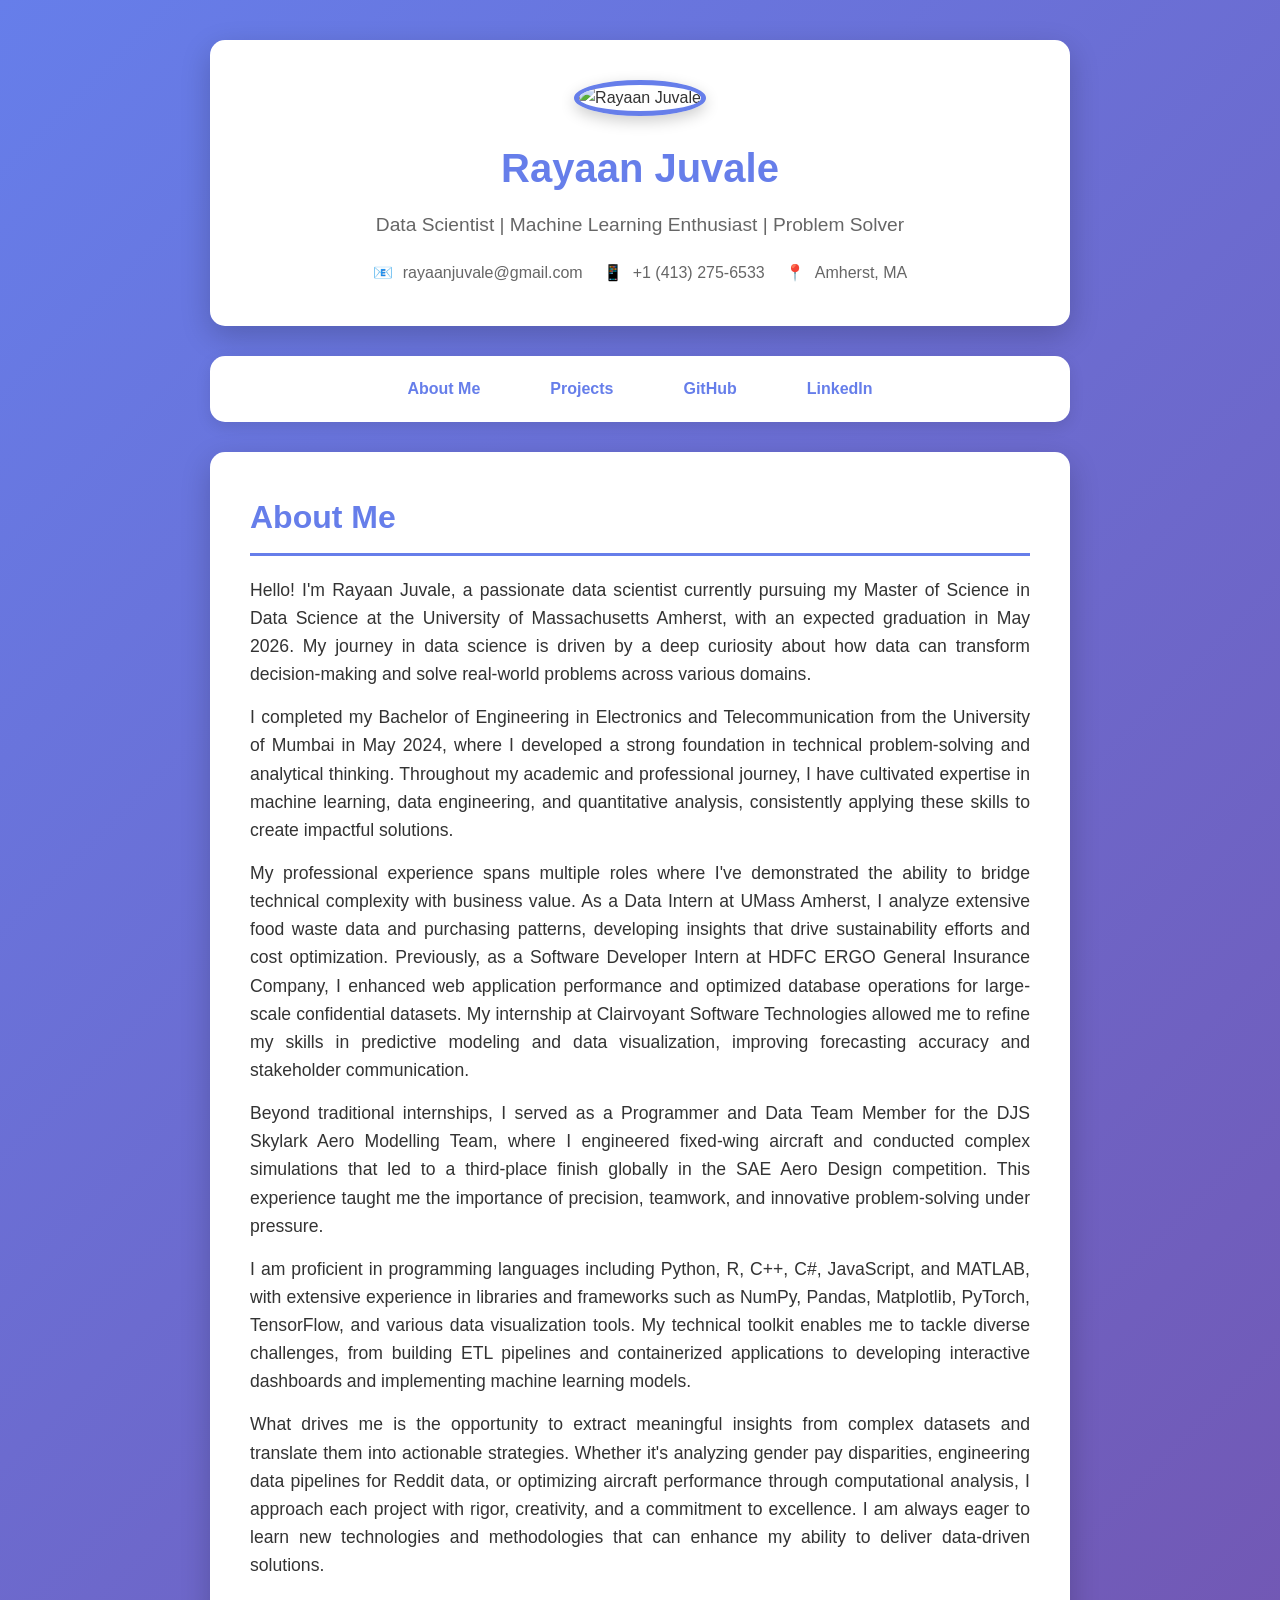
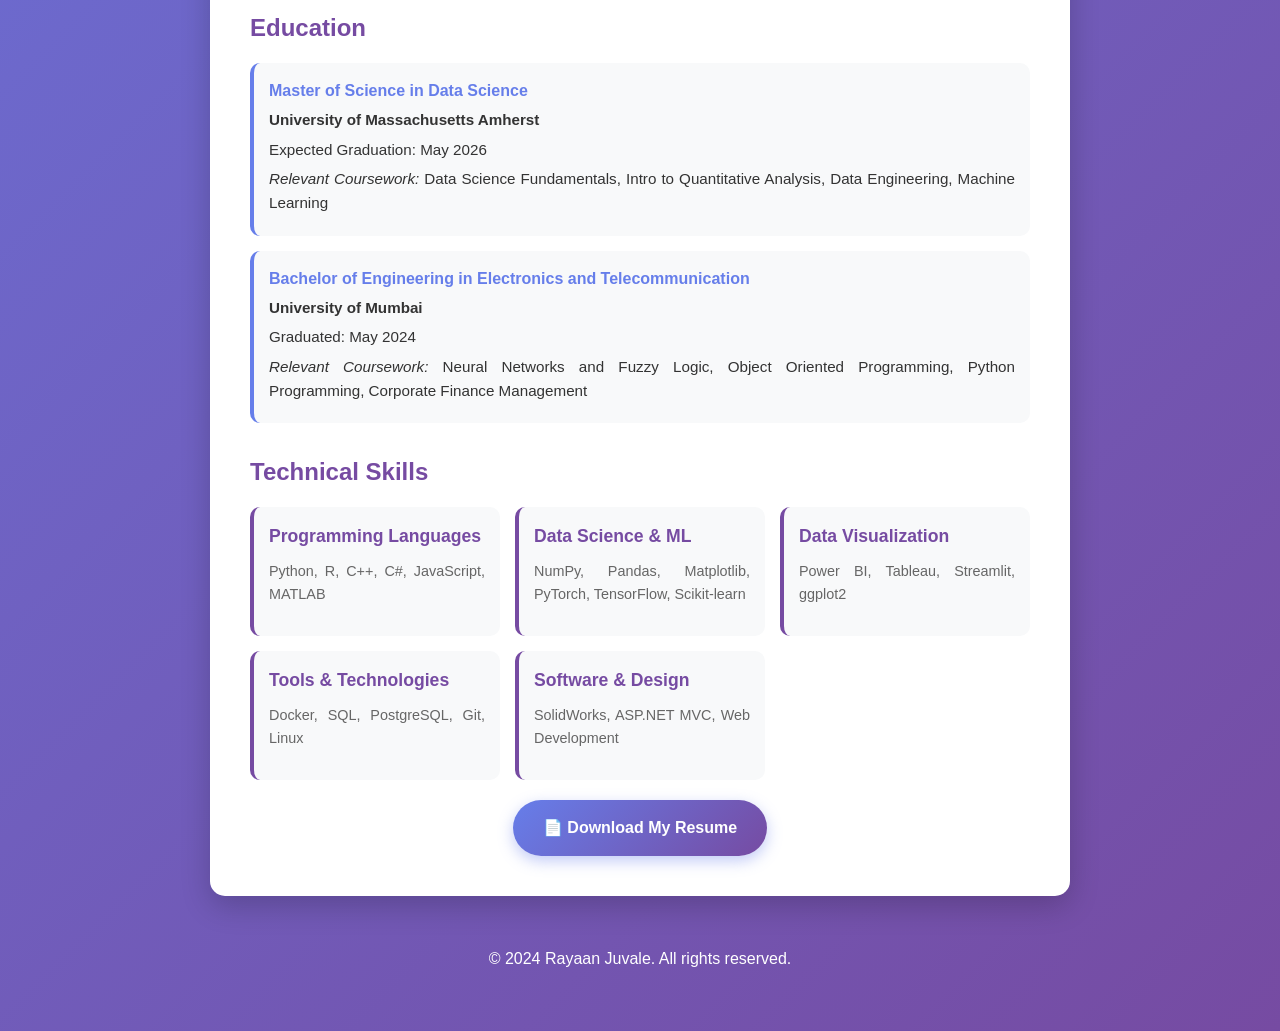
==== index.html @ 357340d9 "Add files via upload Initial commit - Personal portfolio" ====
<!DOCTYPE html>
<html lang="en">
<head>
    <meta charset="UTF-8">
    <meta name="viewport" content="width=device-width, initial-scale=1.0">
    <title>Rayaan Juvale - Data Scientist</title>
    <style>
        * {
            margin: 0;
            padding: 0;
            box-sizing: border-box;
        }
        
        body {
            font-family: 'Segoe UI', Tahoma, Geneva, Verdana, sans-serif;
            line-height: 1.6;
            color: #333;
            background: linear-gradient(135deg, #667eea 0%, #764ba2 100%);
            min-height: 100vh;
        }
        
        .container {
            max-width: 900px;
            margin: 0 auto;
            padding: 40px 20px;
        }
        
        header {
            background: white;
            border-radius: 15px;
            padding: 40px;
            box-shadow: 0 10px 30px rgba(0,0,0,0.2);
            margin-bottom: 30px;
            text-align: center;
        }
        
        .profile-img {
            width: 200px;
            height: 200px;
            border-radius: 50%;
            object-fit: cover;
            border: 5px solid #667eea;
            margin-bottom: 20px;
            box-shadow: 0 5px 15px rgba(0,0,0,0.2);
        }
        
        h1 {
            color: #667eea;
            margin-bottom: 10px;
            font-size: 2.5em;
        }
        
        .subtitle {
            color: #666;
            font-size: 1.2em;
            margin-bottom: 20px;
        }
        
        nav {
            background: white;
            border-radius: 15px;
            padding: 20px;
            margin-bottom: 30px;
            box-shadow: 0 5px 15px rgba(0,0,0,0.1);
        }
        
        nav ul {
            list-style: none;
            display: flex;
            justify-content: center;
            gap: 30px;
        }
        
        nav a {
            color: #667eea;
            text-decoration: none;
            font-weight: 600;
            padding: 10px 20px;
            border-radius: 5px;
            transition: all 0.3s;
        }
        
        nav a:hover {
            background: #667eea;
            color: white;
        }
        
        .content {
            background: white;
            border-radius: 15px;
            padding: 40px;
            box-shadow: 0 10px 30px rgba(0,0,0,0.2);
            margin-bottom: 30px;
        }
        
        .content h2 {
            color: #667eea;
            margin-bottom: 20px;
            font-size: 2em;
            border-bottom: 3px solid #667eea;
            padding-bottom: 10px;
        }
        
        .content p {
            margin-bottom: 15px;
            font-size: 1.1em;
            text-align: justify;
        }
        
        .education, .skills {
            margin-top: 30px;
        }
        
        .education h3, .skills h3 {
            color: #764ba2;
            margin-bottom: 15px;
            font-size: 1.5em;
        }
        
        .degree {
            background: #f8f9fa;
            padding: 15px;
            border-radius: 10px;
            margin-bottom: 15px;
            border-left: 4px solid #667eea;
        }
        
        .degree h4 {
            color: #667eea;
            margin-bottom: 5px;
        }
        
        .degree p {
            margin: 5px 0;
            font-size: 0.95em;
        }
        
        .skills-list {
            display: grid;
            grid-template-columns: repeat(auto-fit, minmax(200px, 1fr));
            gap: 15px;
            margin-top: 15px;
        }
        
        .skill-category {
            background: #f8f9fa;
            padding: 15px;
            border-radius: 10px;
            border-left: 4px solid #764ba2;
        }
        
        .skill-category h4 {
            color: #764ba2;
            margin-bottom: 10px;
            font-size: 1.1em;
        }
        
        .skill-category p {
            font-size: 0.9em;
            color: #666;
        }
        
        .download-btn {
            display: inline-block;
            background: linear-gradient(135deg, #667eea 0%, #764ba2 100%);
            color: white;
            padding: 15px 30px;
            border-radius: 50px;
            text-decoration: none;
            font-weight: 600;
            margin-top: 20px;
            transition: transform 0.3s, box-shadow 0.3s;
            box-shadow: 0 5px 15px rgba(102, 126, 234, 0.4);
        }
        
        .download-btn:hover {
            transform: translateY(-3px);
            box-shadow: 0 8px 20px rgba(102, 126, 234, 0.6);
        }
        
        .contact-info {
            display: flex;
            justify-content: center;
            gap: 20px;
            flex-wrap: wrap;
            margin-top: 20px;
        }
        
        .contact-item {
            display: flex;
            align-items: center;
            gap: 10px;
            color: #666;
        }
        
        footer {
            text-align: center;
            color: white;
            padding: 20px;
            margin-top: 30px;
        }
        
        @media (max-width: 768px) {
            h1 {
                font-size: 2em;
            }
            
            nav ul {
                flex-direction: column;
                gap: 10px;
            }
            
            .skills-list {
                grid-template-columns: 1fr;
            }
        }
    </style>
</head>
<body>
    <div class="container">
        <header>
            <img src="Rayaan_Juvale__3_of_11_.jpg" alt="Rayaan Juvale" class="profile-img">
            <h1>Rayaan Juvale</h1>
            <p class="subtitle">Data Scientist | Machine Learning Enthusiast | Problem Solver</p>
            <div class="contact-info">
                <div class="contact-item">
                    <span>📧</span>
                    <span>rayaanjuvale@gmail.com</span>
                </div>
                <div class="contact-item">
                    <span>📱</span>
                    <span>+1 (413) 275-6533</span>
                </div>
                <div class="contact-item">
                    <span>📍</span>
                    <span>Amherst, MA</span>
                </div>
            </div>
        </header>
        
        <nav>
            <ul>
                <li><a href="index.html">About Me</a></li>
                <li><a href="project.html">Projects</a></li>
                <li><a href="https://github.com/rayaanjuvale">GitHub</a></li>
                <li><a href="https://linkedin.com/in/rayaan-juvale">LinkedIn</a></li>
            </ul>
        </nav>
        
        <div class="content">
            <h2>About Me</h2>
            
            <p>Hello! I'm Rayaan Juvale, a passionate data scientist currently pursuing my Master of Science in Data Science at the University of Massachusetts Amherst, with an expected graduation in May 2026. My journey in data science is driven by a deep curiosity about how data can transform decision-making and solve real-world problems across various domains.</p>
            
            <p>I completed my Bachelor of Engineering in Electronics and Telecommunication from the University of Mumbai in May 2024, where I developed a strong foundation in technical problem-solving and analytical thinking. Throughout my academic and professional journey, I have cultivated expertise in machine learning, data engineering, and quantitative analysis, consistently applying these skills to create impactful solutions.</p>
            
            <p>My professional experience spans multiple roles where I've demonstrated the ability to bridge technical complexity with business value. As a Data Intern at UMass Amherst, I analyze extensive food waste data and purchasing patterns, developing insights that drive sustainability efforts and cost optimization. Previously, as a Software Developer Intern at HDFC ERGO General Insurance Company, I enhanced web application performance and optimized database operations for large-scale confidential datasets. My internship at Clairvoyant Software Technologies allowed me to refine my skills in predictive modeling and data visualization, improving forecasting accuracy and stakeholder communication.</p>
            
            <p>Beyond traditional internships, I served as a Programmer and Data Team Member for the DJS Skylark Aero Modelling Team, where I engineered fixed-wing aircraft and conducted complex simulations that led to a third-place finish globally in the SAE Aero Design competition. This experience taught me the importance of precision, teamwork, and innovative problem-solving under pressure.</p>
            
            <p>I am proficient in programming languages including Python, R, C++, C#, JavaScript, and MATLAB, with extensive experience in libraries and frameworks such as NumPy, Pandas, Matplotlib, PyTorch, TensorFlow, and various data visualization tools. My technical toolkit enables me to tackle diverse challenges, from building ETL pipelines and containerized applications to developing interactive dashboards and implementing machine learning models.</p>
            
            <p>What drives me is the opportunity to extract meaningful insights from complex datasets and translate them into actionable strategies. Whether it's analyzing gender pay disparities, engineering data pipelines for Reddit data, or optimizing aircraft performance through computational analysis, I approach each project with rigor, creativity, and a commitment to excellence. I am always eager to learn new technologies and methodologies that can enhance my ability to deliver data-driven solutions.</p>
            
            <div class="education">
                <h3>Education</h3>
                
                <div class="degree">
                    <h4>Master of Science in Data Science</h4>
                    <p><strong>University of Massachusetts Amherst</strong></p>
                    <p>Expected Graduation: May 2026</p>
                    <p><em>Relevant Coursework:</em> Data Science Fundamentals, Intro to Quantitative Analysis, Data Engineering, Machine Learning</p>
                </div>
                
                <div class="degree">
                    <h4>Bachelor of Engineering in Electronics and Telecommunication</h4>
                    <p><strong>University of Mumbai</strong></p>
                    <p>Graduated: May 2024</p>
                    <p><em>Relevant Coursework:</em> Neural Networks and Fuzzy Logic, Object Oriented Programming, Python Programming, Corporate Finance Management</p>
                </div>
            </div>
            
            <div class="skills">
                <h3>Technical Skills</h3>
                
                <div class="skills-list">
                    <div class="skill-category">
                        <h4>Programming Languages</h4>
                        <p>Python, R, C++, C#, JavaScript, MATLAB</p>
                    </div>
                    
                    <div class="skill-category">
                        <h4>Data Science & ML</h4>
                        <p>NumPy, Pandas, Matplotlib, PyTorch, TensorFlow, Scikit-learn</p>
                    </div>
                    
                    <div class="skill-category">
                        <h4>Data Visualization</h4>
                        <p>Power BI, Tableau, Streamlit, ggplot2</p>
                    </div>
                    
                    <div class="skill-category">
                        <h4>Tools & Technologies</h4>
                        <p>Docker, SQL, PostgreSQL, Git, Linux</p>
                    </div>
                    
                    <div class="skill-category">
                        <h4>Software & Design</h4>
                        <p>SolidWorks, ASP.NET MVC, Web Development</p>
                    </div>
                </div>
            </div>
            
            <div style="text-align: center;">
                <a href="Rayaan_resume.pdf" class="download-btn" download>📄 Download My Resume</a>
            </div>
        </div>
        
        <footer>
            <p>&copy; 2024 Rayaan Juvale. All rights reserved.</p>
        </footer>
    </div>
</body>
</html>
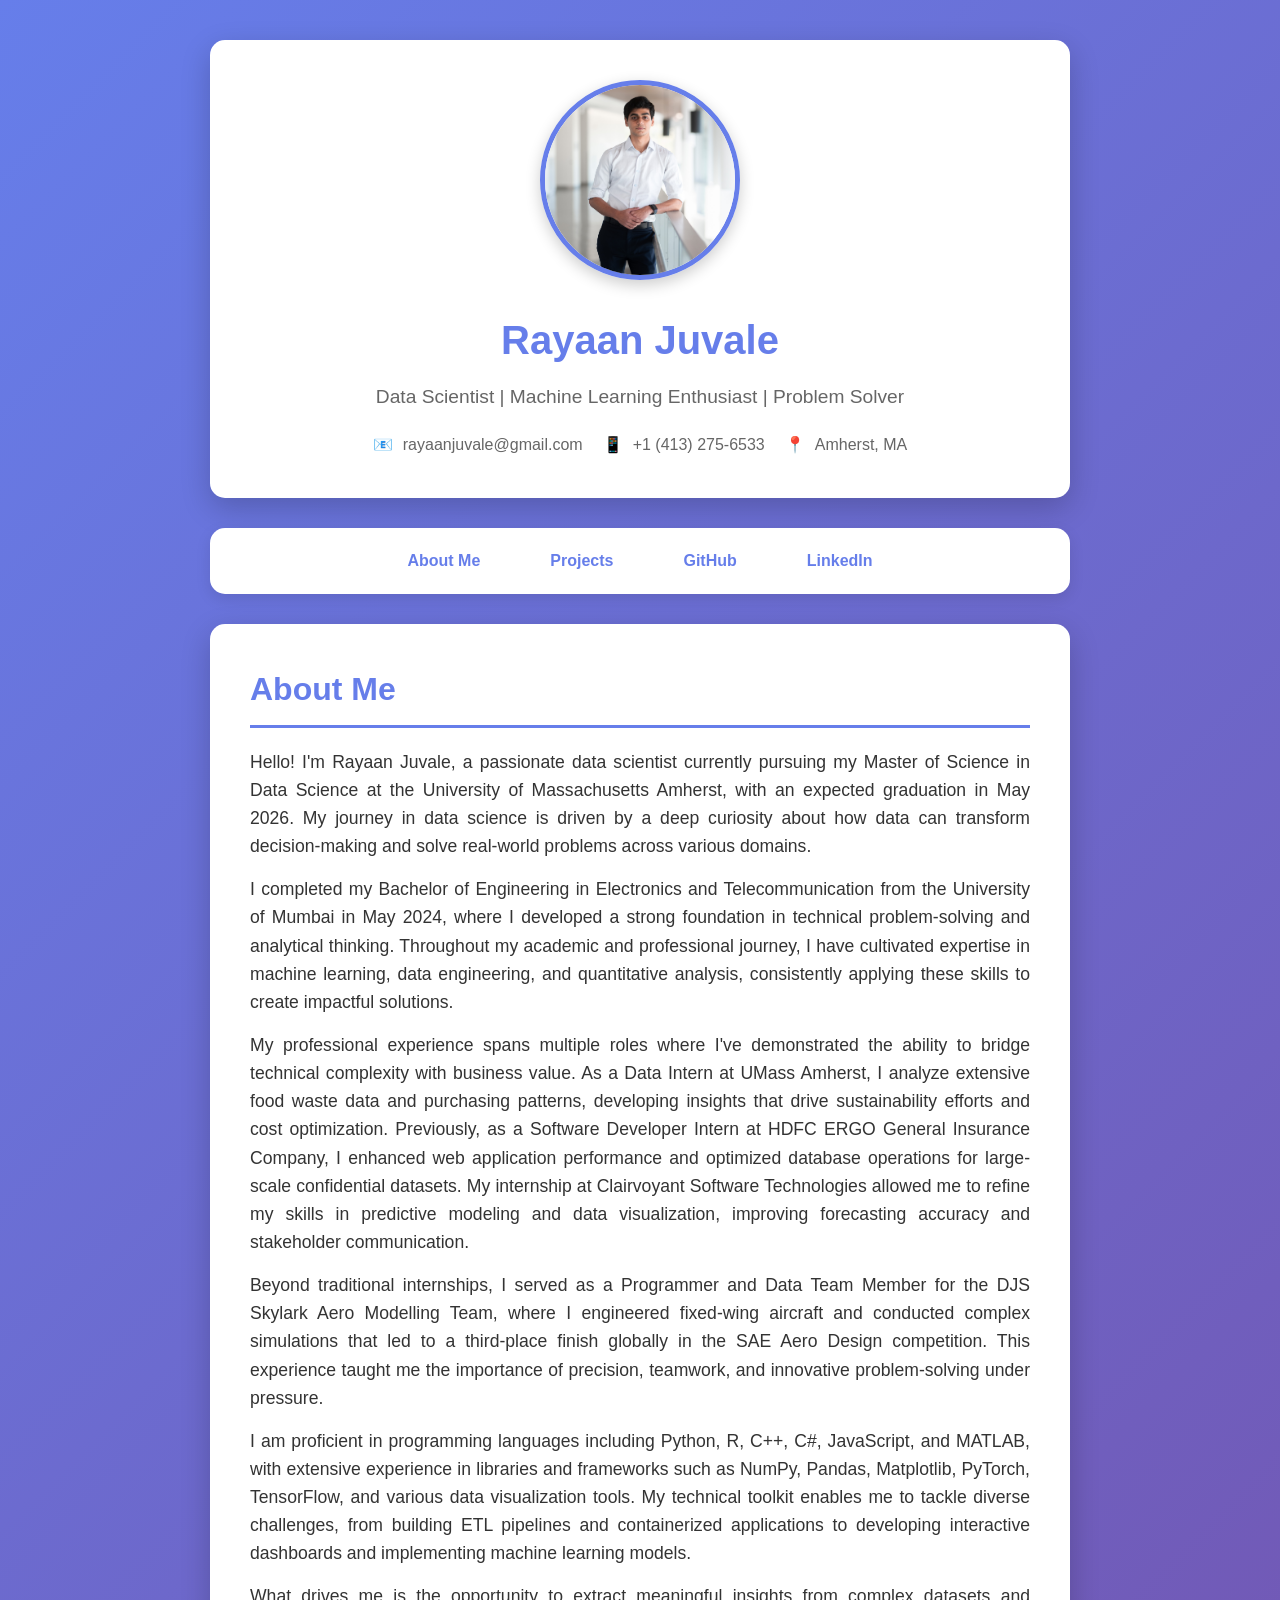
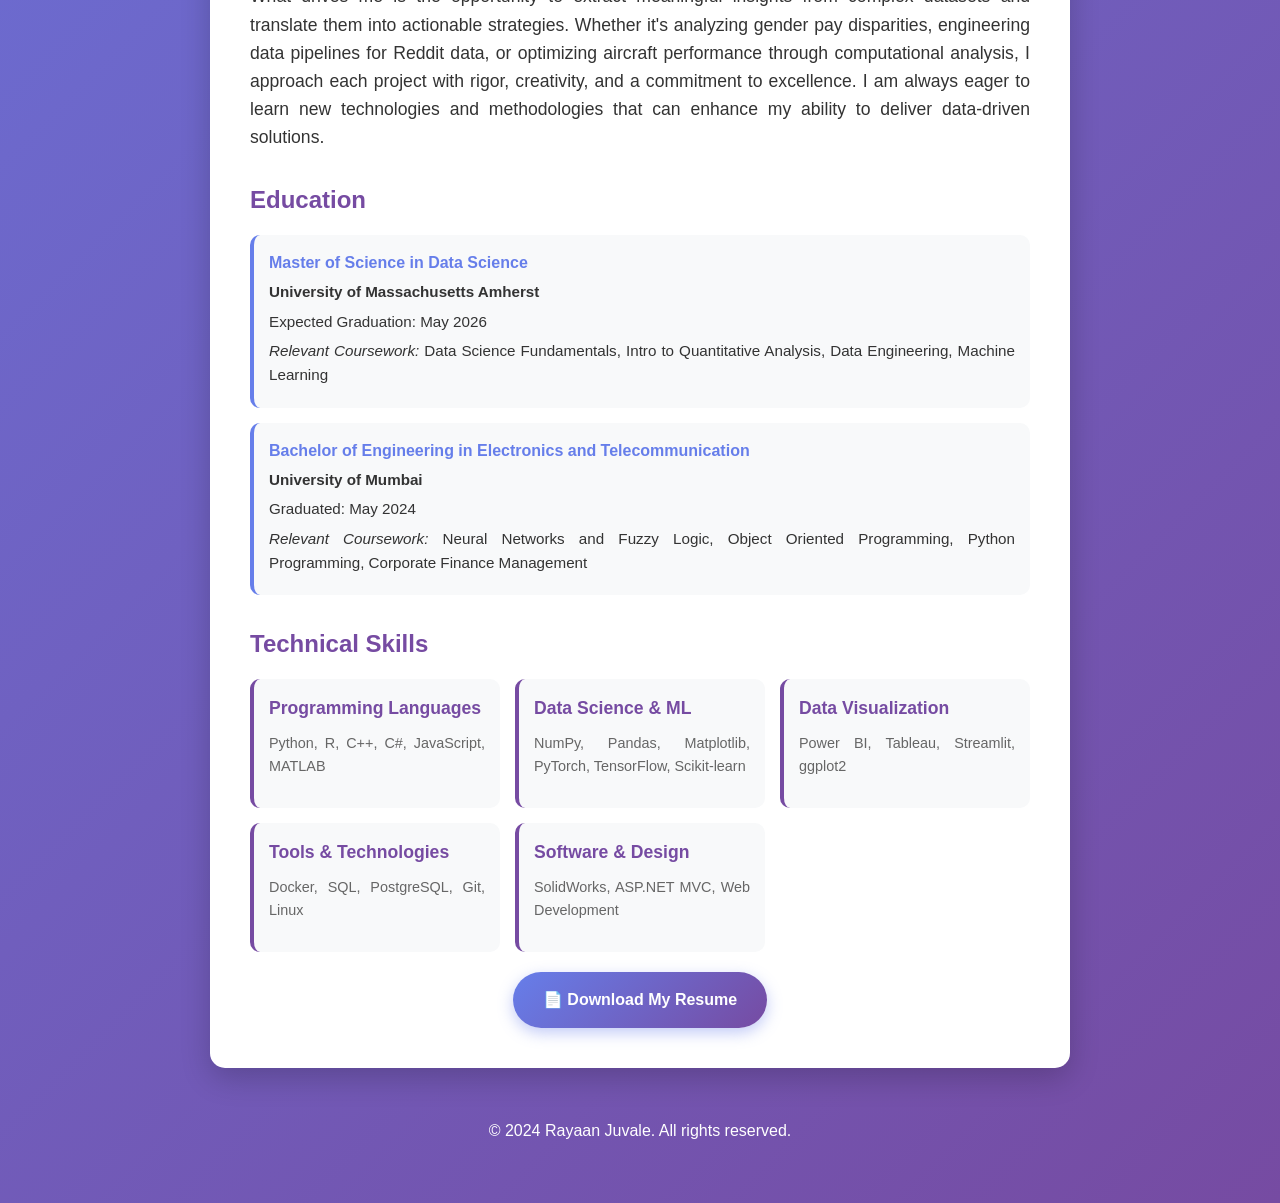
==== commit 05d1f5ca: "Update index.html" ====
--- a/index.html
+++ b/index.html
@@ -219,7 +219,7 @@
 <body>
     <div class="container">
         <header>
-            <img src="Rayaan_Juvale__3_of_11_.jpg" alt="Rayaan Juvale" class="profile-img">
+            <img src="Rayaan Juvale (3 of 11).jpg" alt="Rayaan Juvale" class="profile-img">
             <h1>Rayaan Juvale</h1>
             <p class="subtitle">Data Scientist | Machine Learning Enthusiast | Problem Solver</p>
             <div class="contact-info">
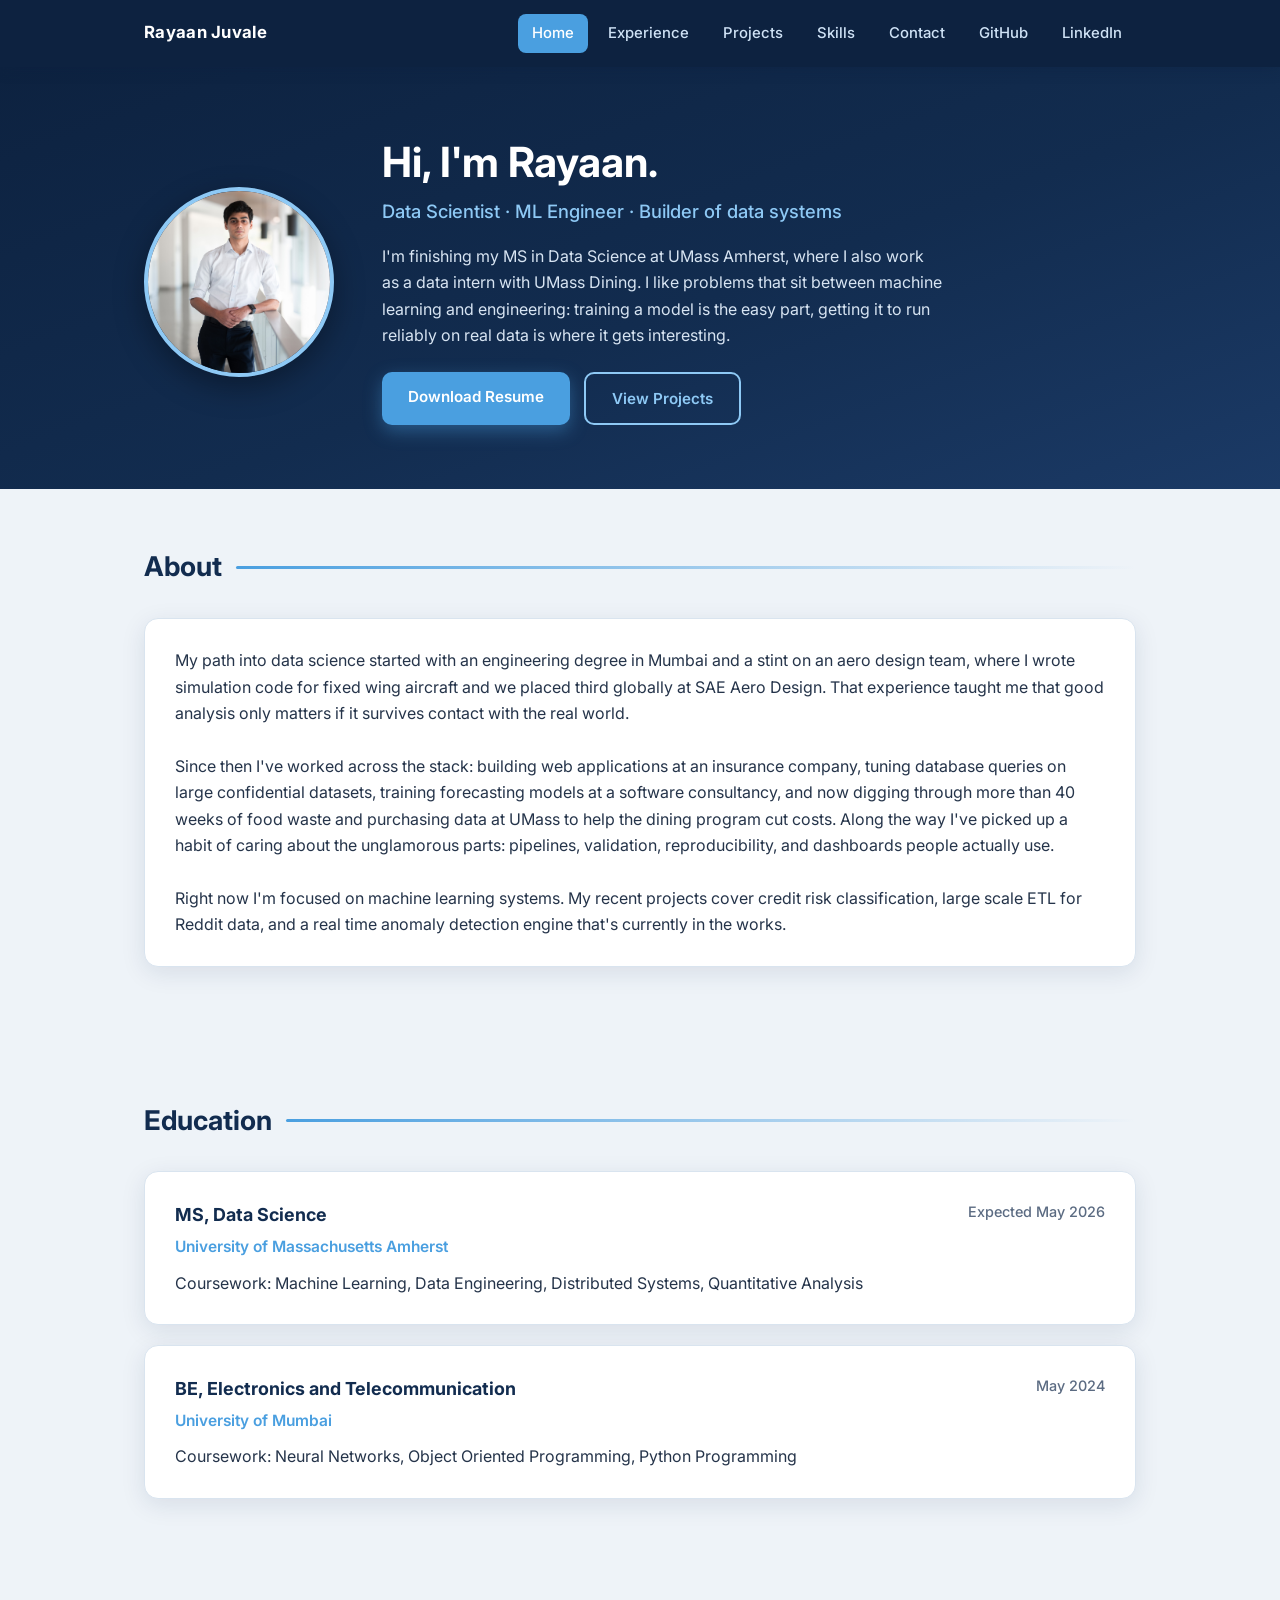
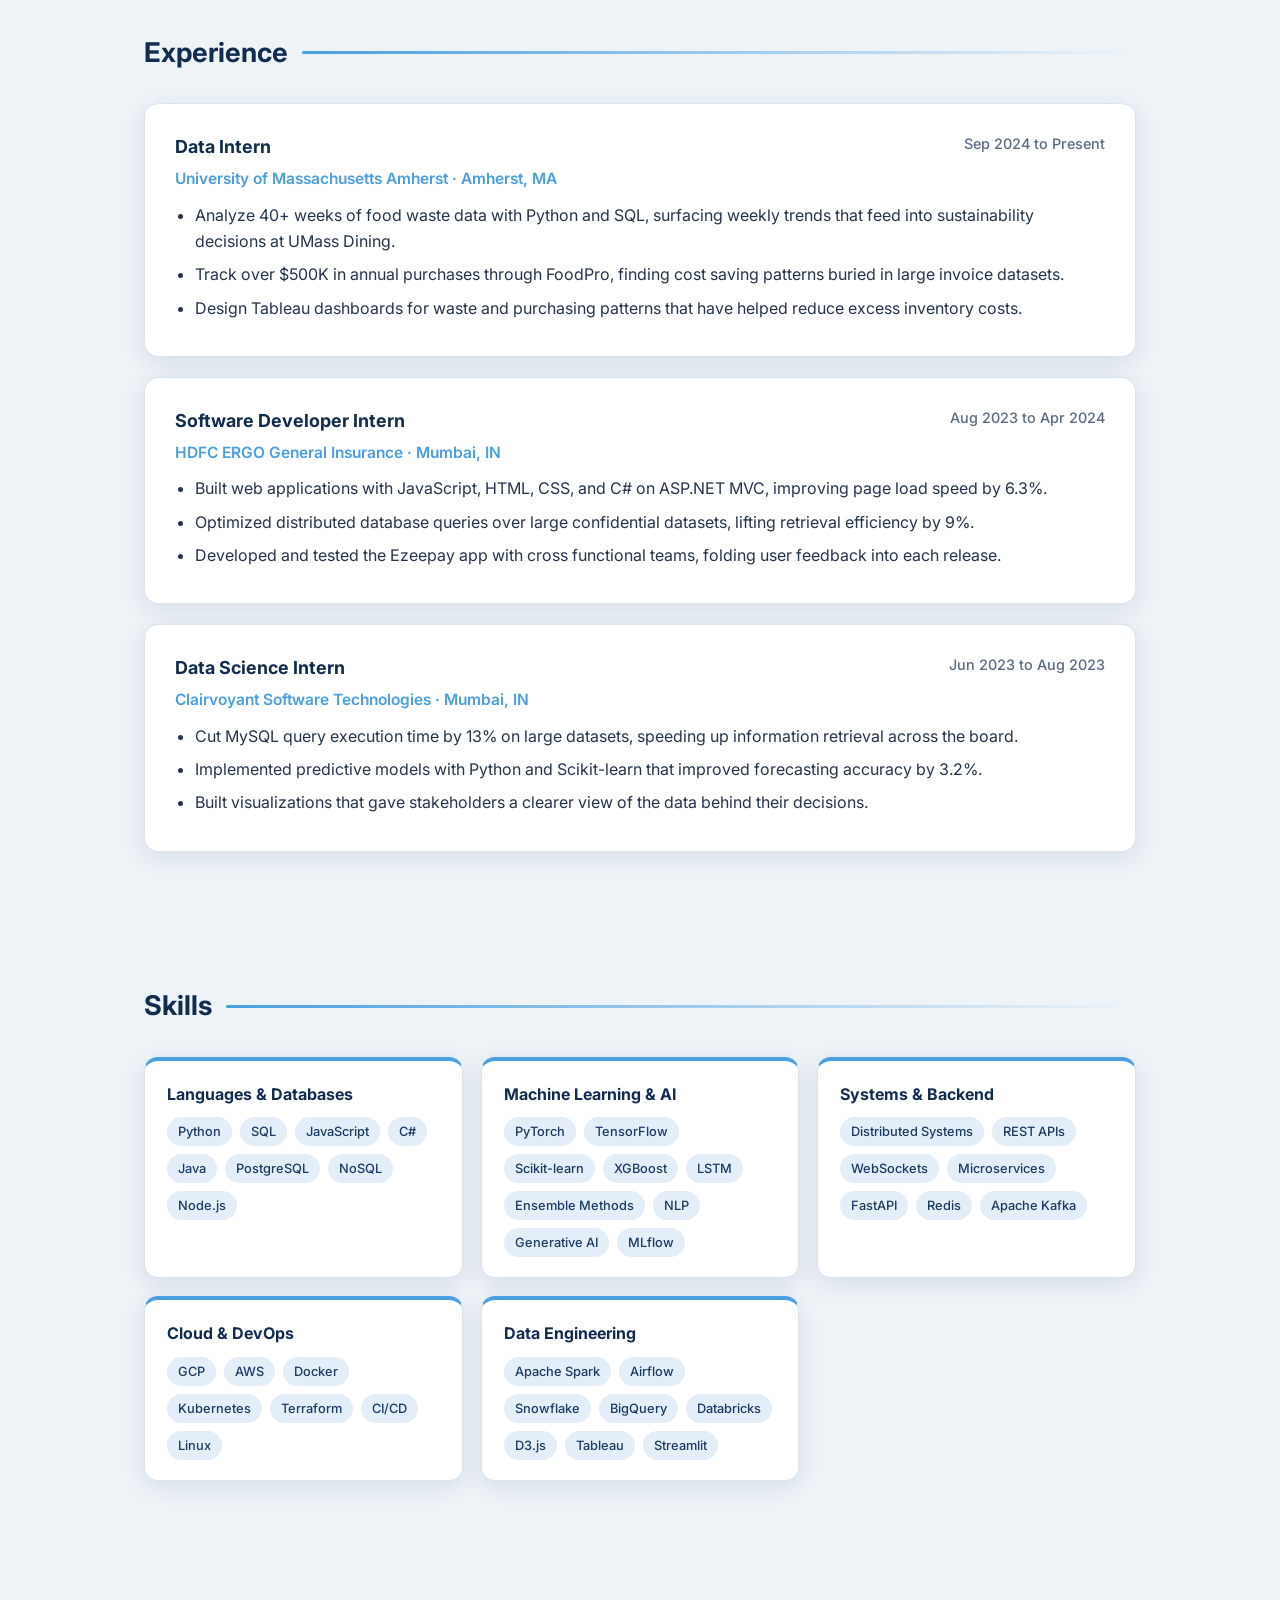
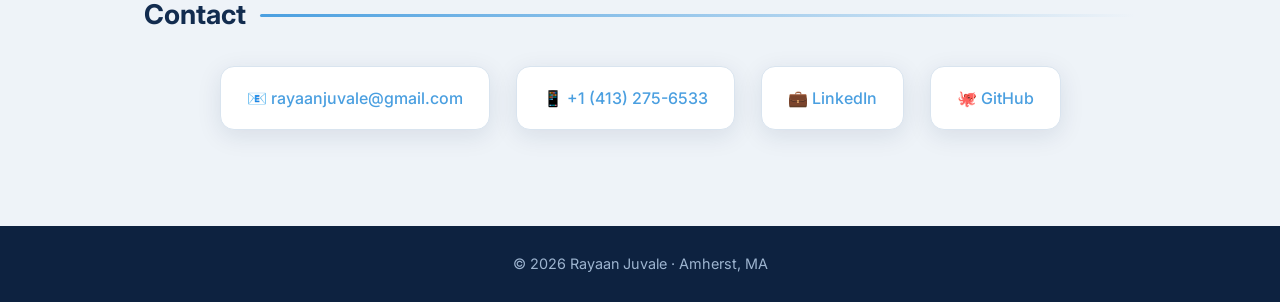
==== commit cfbf9e82: "Add files via upload" ====
--- a/index.html
+++ b/index.html
@@ -1,324 +1,174 @@
 <!DOCTYPE html>
 <html lang="en">
 <head>
-    <meta charset="UTF-8">
-    <meta name="viewport" content="width=device-width, initial-scale=1.0">
-    <title>Rayaan Juvale - Data Scientist</title>
-    <style>
-        * {
-            margin: 0;
-            padding: 0;
-            box-sizing: border-box;
-        }
-        
-        body {
-            font-family: 'Segoe UI', Tahoma, Geneva, Verdana, sans-serif;
-            line-height: 1.6;
-            color: #333;
-            background: linear-gradient(135deg, #667eea 0%, #764ba2 100%);
-            min-height: 100vh;
-        }
-        
-        .container {
-            max-width: 900px;
-            margin: 0 auto;
-            padding: 40px 20px;
-        }
-        
-        header {
-            background: white;
-            border-radius: 15px;
-            padding: 40px;
-            box-shadow: 0 10px 30px rgba(0,0,0,0.2);
-            margin-bottom: 30px;
-            text-align: center;
-        }
-        
-        .profile-img {
-            width: 200px;
-            height: 200px;
-            border-radius: 50%;
-            object-fit: cover;
-            border: 5px solid #667eea;
-            margin-bottom: 20px;
-            box-shadow: 0 5px 15px rgba(0,0,0,0.2);
-        }
-        
-        h1 {
-            color: #667eea;
-            margin-bottom: 10px;
-            font-size: 2.5em;
-        }
-        
-        .subtitle {
-            color: #666;
-            font-size: 1.2em;
-            margin-bottom: 20px;
-        }
-        
-        nav {
-            background: white;
-            border-radius: 15px;
-            padding: 20px;
-            margin-bottom: 30px;
-            box-shadow: 0 5px 15px rgba(0,0,0,0.1);
-        }
-        
-        nav ul {
-            list-style: none;
-            display: flex;
-            justify-content: center;
-            gap: 30px;
-        }
-        
-        nav a {
-            color: #667eea;
-            text-decoration: none;
-            font-weight: 600;
-            padding: 10px 20px;
-            border-radius: 5px;
-            transition: all 0.3s;
-        }
-        
-        nav a:hover {
-            background: #667eea;
-            color: white;
-        }
-        
-        .content {
-            background: white;
-            border-radius: 15px;
-            padding: 40px;
-            box-shadow: 0 10px 30px rgba(0,0,0,0.2);
-            margin-bottom: 30px;
-        }
-        
-        .content h2 {
-            color: #667eea;
-            margin-bottom: 20px;
-            font-size: 2em;
-            border-bottom: 3px solid #667eea;
-            padding-bottom: 10px;
-        }
-        
-        .content p {
-            margin-bottom: 15px;
-            font-size: 1.1em;
-            text-align: justify;
-        }
-        
-        .education, .skills {
-            margin-top: 30px;
-        }
-        
-        .education h3, .skills h3 {
-            color: #764ba2;
-            margin-bottom: 15px;
-            font-size: 1.5em;
-        }
-        
-        .degree {
-            background: #f8f9fa;
-            padding: 15px;
-            border-radius: 10px;
-            margin-bottom: 15px;
-            border-left: 4px solid #667eea;
-        }
-        
-        .degree h4 {
-            color: #667eea;
-            margin-bottom: 5px;
-        }
-        
-        .degree p {
-            margin: 5px 0;
-            font-size: 0.95em;
-        }
-        
-        .skills-list {
-            display: grid;
-            grid-template-columns: repeat(auto-fit, minmax(200px, 1fr));
-            gap: 15px;
-            margin-top: 15px;
-        }
-        
-        .skill-category {
-            background: #f8f9fa;
-            padding: 15px;
-            border-radius: 10px;
-            border-left: 4px solid #764ba2;
-        }
-        
-        .skill-category h4 {
-            color: #764ba2;
-            margin-bottom: 10px;
-            font-size: 1.1em;
-        }
-        
-        .skill-category p {
-            font-size: 0.9em;
-            color: #666;
-        }
-        
-        .download-btn {
-            display: inline-block;
-            background: linear-gradient(135deg, #667eea 0%, #764ba2 100%);
-            color: white;
-            padding: 15px 30px;
-            border-radius: 50px;
-            text-decoration: none;
-            font-weight: 600;
-            margin-top: 20px;
-            transition: transform 0.3s, box-shadow 0.3s;
-            box-shadow: 0 5px 15px rgba(102, 126, 234, 0.4);
-        }
-        
-        .download-btn:hover {
-            transform: translateY(-3px);
-            box-shadow: 0 8px 20px rgba(102, 126, 234, 0.6);
-        }
-        
-        .contact-info {
-            display: flex;
-            justify-content: center;
-            gap: 20px;
-            flex-wrap: wrap;
-            margin-top: 20px;
-        }
-        
-        .contact-item {
-            display: flex;
-            align-items: center;
-            gap: 10px;
-            color: #666;
-        }
-        
-        footer {
-            text-align: center;
-            color: white;
-            padding: 20px;
-            margin-top: 30px;
-        }
-        
-        @media (max-width: 768px) {
-            h1 {
-                font-size: 2em;
-            }
-            
-            nav ul {
-                flex-direction: column;
-                gap: 10px;
-            }
-            
-            .skills-list {
-                grid-template-columns: 1fr;
-            }
-        }
-    </style>
+  <meta charset="UTF-8">
+  <meta name="viewport" content="width=device-width, initial-scale=1.0">
+  <meta name="description" content="Rayaan Juvale, data scientist and ML engineer. MS in Data Science at UMass Amherst. Projects in machine learning, data engineering, and software development.">
+  <title>Rayaan Juvale | Data Science & Machine Learning</title>
+  <link rel="preconnect" href="https://fonts.googleapis.com">
+  <link href="https://fonts.googleapis.com/css2?family=Inter:wght@400;500;600;700;800&display=swap" rel="stylesheet">
+  <link rel="stylesheet" href="styles.css">
 </head>
 <body>
-    <div class="container">
-        <header>
-            <img src="Rayaan Juvale (3 of 11).jpg" alt="Rayaan Juvale" class="profile-img">
-            <h1>Rayaan Juvale</h1>
-            <p class="subtitle">Data Scientist | Machine Learning Enthusiast | Problem Solver</p>
-            <div class="contact-info">
-                <div class="contact-item">
-                    <span>📧</span>
-                    <span>rayaanjuvale@gmail.com</span>
-                </div>
-                <div class="contact-item">
-                    <span>📱</span>
-                    <span>+1 (413) 275-6533</span>
-                </div>
-                <div class="contact-item">
-                    <span>📍</span>
-                    <span>Amherst, MA</span>
-                </div>
-            </div>
-        </header>
-        
-        <nav>
-            <ul>
-                <li><a href="index.html">About Me</a></li>
-                <li><a href="project.html">Projects</a></li>
-                <li><a href="https://github.com/rayaanjuvale">GitHub</a></li>
-                <li><a href="https://linkedin.com/in/rayaan-juvale">LinkedIn</a></li>
-            </ul>
-        </nav>
-        
-        <div class="content">
-            <h2>About Me</h2>
-            
-            <p>Hello! I'm Rayaan Juvale, a passionate data scientist currently pursuing my Master of Science in Data Science at the University of Massachusetts Amherst, with an expected graduation in May 2026. My journey in data science is driven by a deep curiosity about how data can transform decision-making and solve real-world problems across various domains.</p>
-            
-            <p>I completed my Bachelor of Engineering in Electronics and Telecommunication from the University of Mumbai in May 2024, where I developed a strong foundation in technical problem-solving and analytical thinking. Throughout my academic and professional journey, I have cultivated expertise in machine learning, data engineering, and quantitative analysis, consistently applying these skills to create impactful solutions.</p>
-            
-            <p>My professional experience spans multiple roles where I've demonstrated the ability to bridge technical complexity with business value. As a Data Intern at UMass Amherst, I analyze extensive food waste data and purchasing patterns, developing insights that drive sustainability efforts and cost optimization. Previously, as a Software Developer Intern at HDFC ERGO General Insurance Company, I enhanced web application performance and optimized database operations for large-scale confidential datasets. My internship at Clairvoyant Software Technologies allowed me to refine my skills in predictive modeling and data visualization, improving forecasting accuracy and stakeholder communication.</p>
-            
-            <p>Beyond traditional internships, I served as a Programmer and Data Team Member for the DJS Skylark Aero Modelling Team, where I engineered fixed-wing aircraft and conducted complex simulations that led to a third-place finish globally in the SAE Aero Design competition. This experience taught me the importance of precision, teamwork, and innovative problem-solving under pressure.</p>
-            
-            <p>I am proficient in programming languages including Python, R, C++, C#, JavaScript, and MATLAB, with extensive experience in libraries and frameworks such as NumPy, Pandas, Matplotlib, PyTorch, TensorFlow, and various data visualization tools. My technical toolkit enables me to tackle diverse challenges, from building ETL pipelines and containerized applications to developing interactive dashboards and implementing machine learning models.</p>
-            
-            <p>What drives me is the opportunity to extract meaningful insights from complex datasets and translate them into actionable strategies. Whether it's analyzing gender pay disparities, engineering data pipelines for Reddit data, or optimizing aircraft performance through computational analysis, I approach each project with rigor, creativity, and a commitment to excellence. I am always eager to learn new technologies and methodologies that can enhance my ability to deliver data-driven solutions.</p>
-            
-            <div class="education">
-                <h3>Education</h3>
-                
-                <div class="degree">
-                    <h4>Master of Science in Data Science</h4>
-                    <p><strong>University of Massachusetts Amherst</strong></p>
-                    <p>Expected Graduation: May 2026</p>
-                    <p><em>Relevant Coursework:</em> Data Science Fundamentals, Intro to Quantitative Analysis, Data Engineering, Machine Learning</p>
-                </div>
-                
-                <div class="degree">
-                    <h4>Bachelor of Engineering in Electronics and Telecommunication</h4>
-                    <p><strong>University of Mumbai</strong></p>
-                    <p>Graduated: May 2024</p>
-                    <p><em>Relevant Coursework:</em> Neural Networks and Fuzzy Logic, Object Oriented Programming, Python Programming, Corporate Finance Management</p>
-                </div>
-            </div>
-            
-            <div class="skills">
-                <h3>Technical Skills</h3>
-                
-                <div class="skills-list">
-                    <div class="skill-category">
-                        <h4>Programming Languages</h4>
-                        <p>Python, R, C++, C#, JavaScript, MATLAB</p>
-                    </div>
-                    
-                    <div class="skill-category">
-                        <h4>Data Science & ML</h4>
-                        <p>NumPy, Pandas, Matplotlib, PyTorch, TensorFlow, Scikit-learn</p>
-                    </div>
-                    
-                    <div class="skill-category">
-                        <h4>Data Visualization</h4>
-                        <p>Power BI, Tableau, Streamlit, ggplot2</p>
-                    </div>
-                    
-                    <div class="skill-category">
-                        <h4>Tools & Technologies</h4>
-                        <p>Docker, SQL, PostgreSQL, Git, Linux</p>
-                    </div>
-                    
-                    <div class="skill-category">
-                        <h4>Software & Design</h4>
-                        <p>SolidWorks, ASP.NET MVC, Web Development</p>
-                    </div>
-                </div>
-            </div>
-            
-            <div style="text-align: center;">
-                <a href="Rayaan_resume.pdf" class="download-btn" download>📄 Download My Resume</a>
-            </div>
+
+  <nav class="nav">
+    <div class="nav-inner">
+      <a class="nav-brand" href="index.html">Rayaan Juvale</a>
+      <div class="nav-links">
+        <a href="index.html" class="active">Home</a>
+        <a href="index.html#experience">Experience</a>
+        <a href="projects.html">Projects</a>
+        <a href="index.html#skills">Skills</a>
+        <a href="index.html#contact">Contact</a>
+        <a href="https://github.com/RayaanJuvale" target="_blank" rel="noopener">GitHub</a>
+        <a href="https://www.linkedin.com/in/rayaanjuvale/" target="_blank" rel="noopener">LinkedIn</a>
+      </div>
+    </div>
+  </nav>
+
+  <header class="hero">
+    <div class="wrap hero-grid">
+      <img src="Rayaan%20Juvale%20(3%20of%2011).jpg" alt="Rayaan Juvale" class="hero-photo"
+           onerror="this.src='https://avatars.githubusercontent.com/u/128745211?v=4'">
+      <div>
+        <h1>Hi, I'm Rayaan.</h1>
+        <p class="tagline">Data Scientist · ML Engineer · Builder of data systems</p>
+        <p class="intro">I'm finishing my MS in Data Science at UMass Amherst, where I also work as a data intern with UMass Dining. I like problems that sit between machine learning and engineering: training a model is the easy part, getting it to run reliably on real data is where it gets interesting.</p>
+        <div class="hero-actions">
+          <a class="btn btn-primary" href="Rayaan_Juvale_Resume.pdf" download>Download Resume</a>
+          <a class="btn btn-ghost" href="projects.html">View Projects</a>
         </div>
-        
-        <footer>
-            <p>&copy; 2024 Rayaan Juvale. All rights reserved.</p>
-        </footer>
+      </div>
     </div>
+  </header>
+
+  <main class="wrap">
+
+    <section id="about">
+      <h2>About</h2>
+      <div class="card">
+        <p>My path into data science started with an engineering degree in Mumbai and a stint on an aero design team, where I wrote simulation code for fixed wing aircraft and we placed third globally at SAE Aero Design. That experience taught me that good analysis only matters if it survives contact with the real world.</p>
+        <br>
+        <p>Since then I've worked across the stack: building web applications at an insurance company, tuning database queries on large confidential datasets, training forecasting models at a software consultancy, and now digging through more than 40 weeks of food waste and purchasing data at UMass to help the dining program cut costs. Along the way I've picked up a habit of caring about the unglamorous parts: pipelines, validation, reproducibility, and dashboards people actually use.</p>
+        <br>
+        <p>Right now I'm focused on machine learning systems. My recent projects cover credit risk classification, large scale ETL for Reddit data, and a real time anomaly detection engine that's currently in the works.</p>
+      </div>
+    </section>
+
+    <section id="education">
+      <h2>Education</h2>
+      <div class="card">
+        <div class="role-head">
+          <h3>MS, Data Science</h3>
+          <span class="when">Expected May 2026</span>
+        </div>
+        <p class="org">University of Massachusetts Amherst</p>
+        <p>Coursework: Machine Learning, Data Engineering, Distributed Systems, Quantitative Analysis</p>
+      </div>
+      <div class="card">
+        <div class="role-head">
+          <h3>BE, Electronics and Telecommunication</h3>
+          <span class="when">May 2024</span>
+        </div>
+        <p class="org">University of Mumbai</p>
+        <p>Coursework: Neural Networks, Object Oriented Programming, Python Programming</p>
+      </div>
+    </section>
+
+    <section id="experience">
+      <h2>Experience</h2>
+
+      <div class="card">
+        <div class="role-head">
+          <h3>Data Intern</h3>
+          <span class="when">Sep 2024 to Present</span>
+        </div>
+        <p class="org">University of Massachusetts Amherst · Amherst, MA</p>
+        <ul>
+          <li>Analyze 40+ weeks of food waste data with Python and SQL, surfacing weekly trends that feed into sustainability decisions at UMass Dining.</li>
+          <li>Track over $500K in annual purchases through FoodPro, finding cost saving patterns buried in large invoice datasets.</li>
+          <li>Design Tableau dashboards for waste and purchasing patterns that have helped reduce excess inventory costs.</li>
+        </ul>
+      </div>
+
+      <div class="card">
+        <div class="role-head">
+          <h3>Software Developer Intern</h3>
+          <span class="when">Aug 2023 to Apr 2024</span>
+        </div>
+        <p class="org">HDFC ERGO General Insurance · Mumbai, IN</p>
+        <ul>
+          <li>Built web applications with JavaScript, HTML, CSS, and C# on ASP.NET MVC, improving page load speed by 6.3%.</li>
+          <li>Optimized distributed database queries over large confidential datasets, lifting retrieval efficiency by 9%.</li>
+          <li>Developed and tested the Ezeepay app with cross functional teams, folding user feedback into each release.</li>
+        </ul>
+      </div>
+
+      <div class="card">
+        <div class="role-head">
+          <h3>Data Science Intern</h3>
+          <span class="when">Jun 2023 to Aug 2023</span>
+        </div>
+        <p class="org">Clairvoyant Software Technologies · Mumbai, IN</p>
+        <ul>
+          <li>Cut MySQL query execution time by 13% on large datasets, speeding up information retrieval across the board.</li>
+          <li>Implemented predictive models with Python and Scikit-learn that improved forecasting accuracy by 3.2%.</li>
+          <li>Built visualizations that gave stakeholders a clearer view of the data behind their decisions.</li>
+        </ul>
+      </div>
+    </section>
+
+    <section id="skills">
+      <h2>Skills</h2>
+      <div class="skills-grid">
+        <div class="skill-card">
+          <h4>Languages & Databases</h4>
+          <div class="tags">
+            <span class="tag">Python</span><span class="tag">SQL</span><span class="tag">JavaScript</span><span class="tag">C#</span><span class="tag">Java</span><span class="tag">PostgreSQL</span><span class="tag">NoSQL</span><span class="tag">Node.js</span>
+          </div>
+        </div>
+        <div class="skill-card">
+          <h4>Machine Learning & AI</h4>
+          <div class="tags">
+            <span class="tag">PyTorch</span><span class="tag">TensorFlow</span><span class="tag">Scikit-learn</span><span class="tag">XGBoost</span><span class="tag">LSTM</span><span class="tag">Ensemble Methods</span><span class="tag">NLP</span><span class="tag">Generative AI</span><span class="tag">MLflow</span>
+          </div>
+        </div>
+        <div class="skill-card">
+          <h4>Systems & Backend</h4>
+          <div class="tags">
+            <span class="tag">Distributed Systems</span><span class="tag">REST APIs</span><span class="tag">WebSockets</span><span class="tag">Microservices</span><span class="tag">FastAPI</span><span class="tag">Redis</span><span class="tag">Apache Kafka</span>
+          </div>
+        </div>
+        <div class="skill-card">
+          <h4>Cloud & DevOps</h4>
+          <div class="tags">
+            <span class="tag">GCP</span><span class="tag">AWS</span><span class="tag">Docker</span><span class="tag">Kubernetes</span><span class="tag">Terraform</span><span class="tag">CI/CD</span><span class="tag">Linux</span>
+          </div>
+        </div>
+        <div class="skill-card">
+          <h4>Data Engineering</h4>
+          <div class="tags">
+            <span class="tag">Apache Spark</span><span class="tag">Airflow</span><span class="tag">Snowflake</span><span class="tag">BigQuery</span><span class="tag">Databricks</span><span class="tag">D3.js</span><span class="tag">Tableau</span><span class="tag">Streamlit</span>
+          </div>
+        </div>
+      </div>
+    </section>
+
+    <section id="contact">
+      <h2>Contact</h2>
+      <div class="contact-row">
+        <a class="contact-item" href="mailto:rayaanjuvale@gmail.com">📧 rayaanjuvale@gmail.com</a>
+        <a class="contact-item" href="tel:+14132756533">📱 +1 (413) 275-6533</a>
+        <a class="contact-item" href="https://www.linkedin.com/in/rayaanjuvale/" target="_blank" rel="noopener">💼 LinkedIn</a>
+        <a class="contact-item" href="https://github.com/RayaanJuvale" target="_blank" rel="noopener">🐙 GitHub</a>
+      </div>
+    </section>
+
+  </main>
+
+  <footer>
+    <p>© 2026 Rayaan Juvale · Amherst, MA</p>
+  </footer>
+
 </body>
 </html>
--- a/styles.css
+++ b/styles.css
@@ -0,0 +1,243 @@
+/* Rayaan Juvale Portfolio */
+:root {
+  --navy: #122c4f;
+  --navy-deep: #0d2240;
+  --navy-soft: #1b3a66;
+  --blue: #4a9fe0;
+  --blue-light: #8ec9f5;
+  --bg: #eef3f8;
+  --card: #ffffff;
+  --text: #25344a;
+  --muted: #5b6b82;
+  --line: #d9e4ef;
+  --radius: 14px;
+  --shadow: 0 6px 24px rgba(18, 44, 79, 0.10);
+}
+
+* { margin: 0; padding: 0; box-sizing: border-box; }
+
+html { scroll-behavior: smooth; }
+
+body {
+  font-family: 'Inter', 'Segoe UI', system-ui, -apple-system, sans-serif;
+  background: var(--bg);
+  color: var(--text);
+  line-height: 1.65;
+}
+
+a { color: var(--blue); text-decoration: none; }
+a:hover { text-decoration: underline; }
+
+.wrap { max-width: 1040px; margin: 0 auto; padding: 0 24px; }
+
+/* Nav */
+.nav {
+  position: sticky;
+  top: 0;
+  z-index: 50;
+  background: var(--navy-deep);
+  box-shadow: 0 2px 12px rgba(13, 34, 64, 0.35);
+}
+.nav-inner {
+  max-width: 1040px;
+  margin: 0 auto;
+  padding: 14px 24px;
+  display: flex;
+  align-items: center;
+  justify-content: space-between;
+  flex-wrap: wrap;
+  gap: 10px;
+}
+.nav-brand {
+  color: #fff;
+  font-weight: 700;
+  font-size: 1.05rem;
+  letter-spacing: 0.3px;
+}
+.nav-brand:hover { text-decoration: none; color: var(--blue-light); }
+.nav-links { display: flex; gap: 6px; flex-wrap: wrap; }
+.nav-links a {
+  color: #cfe2f5;
+  padding: 7px 14px;
+  border-radius: 8px;
+  font-size: 0.93rem;
+  font-weight: 500;
+  transition: background 0.2s, color 0.2s;
+}
+.nav-links a:hover { background: var(--navy-soft); color: #fff; text-decoration: none; }
+.nav-links a.active { background: var(--blue); color: #fff; }
+
+/* Hero */
+.hero {
+  background: linear-gradient(160deg, var(--navy-deep) 0%, var(--navy) 55%, var(--navy-soft) 100%);
+  color: #fff;
+  padding: 72px 0 64px;
+}
+.hero-grid {
+  display: flex;
+  align-items: center;
+  gap: 48px;
+  flex-wrap: wrap;
+}
+.hero-photo {
+  width: 190px;
+  height: 190px;
+  border-radius: 50%;
+  object-fit: cover;
+  border: 4px solid var(--blue-light);
+  box-shadow: 0 10px 30px rgba(0, 0, 0, 0.35);
+  flex-shrink: 0;
+}
+.hero h1 { font-size: 2.6rem; line-height: 1.15; margin-bottom: 10px; }
+.hero .tagline { color: var(--blue-light); font-size: 1.15rem; font-weight: 500; margin-bottom: 16px; }
+.hero .intro { color: #d7e4f2; max-width: 560px; margin-bottom: 24px; }
+.hero-actions { display: flex; gap: 14px; flex-wrap: wrap; }
+.btn {
+  display: inline-block;
+  padding: 12px 26px;
+  border-radius: 10px;
+  font-weight: 600;
+  font-size: 0.95rem;
+  transition: transform 0.2s, box-shadow 0.2s, background 0.2s;
+}
+.btn:hover { text-decoration: none; transform: translateY(-2px); }
+.btn-primary { background: var(--blue); color: #fff; box-shadow: 0 6px 18px rgba(74, 159, 224, 0.4); }
+.btn-primary:hover { background: #3d8fd0; }
+.btn-ghost { border: 2px solid var(--blue-light); color: var(--blue-light); }
+.btn-ghost:hover { background: rgba(142, 201, 245, 0.12); }
+
+/* Sections */
+section { padding: 56px 0; }
+section h2 {
+  color: var(--navy);
+  font-size: 1.7rem;
+  margin-bottom: 28px;
+  display: flex;
+  align-items: center;
+  gap: 14px;
+}
+section h2::after {
+  content: "";
+  flex: 1;
+  height: 3px;
+  background: linear-gradient(90deg, var(--blue), transparent);
+  border-radius: 2px;
+}
+
+.card {
+  background: var(--card);
+  border-radius: var(--radius);
+  box-shadow: var(--shadow);
+  padding: 28px 30px;
+  margin-bottom: 20px;
+  border: 1px solid var(--line);
+}
+
+/* Timeline / experience */
+.role-head { display: flex; justify-content: space-between; flex-wrap: wrap; gap: 6px; margin-bottom: 4px; }
+.role-head h3 { color: var(--navy); font-size: 1.12rem; }
+.role-head .when { color: var(--muted); font-size: 0.9rem; font-weight: 500; }
+.card .org { color: var(--blue); font-weight: 600; font-size: 0.97rem; margin-bottom: 10px; }
+.card ul { margin: 10px 0 0 20px; }
+.card li { margin-bottom: 7px; color: var(--text); }
+
+/* Skills */
+.skills-grid {
+  display: grid;
+  grid-template-columns: repeat(auto-fit, minmax(240px, 1fr));
+  gap: 18px;
+}
+.skill-card {
+  background: var(--card);
+  border-radius: var(--radius);
+  border: 1px solid var(--line);
+  border-top: 4px solid var(--blue);
+  padding: 20px 22px;
+  box-shadow: var(--shadow);
+}
+.skill-card h4 { color: var(--navy); margin-bottom: 10px; font-size: 1rem; }
+.tags { display: flex; flex-wrap: wrap; gap: 8px; }
+.tag {
+  background: #e3eef8;
+  color: var(--navy-soft);
+  padding: 4px 11px;
+  border-radius: 999px;
+  font-size: 0.8rem;
+  font-weight: 500;
+}
+
+/* Projects */
+.projects-grid {
+  display: grid;
+  grid-template-columns: repeat(auto-fill, minmax(310px, 1fr));
+  gap: 22px;
+}
+.project-card {
+  background: var(--card);
+  border-radius: var(--radius);
+  border: 1px solid var(--line);
+  box-shadow: var(--shadow);
+  padding: 26px 28px;
+  display: flex;
+  flex-direction: column;
+  transition: transform 0.2s, box-shadow 0.2s;
+}
+.project-card:hover { transform: translateY(-4px); box-shadow: 0 12px 32px rgba(18, 44, 79, 0.16); }
+.project-card h3 { color: var(--navy); font-size: 1.18rem; margin-bottom: 4px; }
+.project-card .ptype { color: var(--blue); font-size: 0.82rem; font-weight: 600; text-transform: uppercase; letter-spacing: 0.6px; margin-bottom: 12px; }
+.project-card p { color: var(--text); font-size: 0.95rem; margin-bottom: 14px; }
+.project-card .tags { margin-bottom: 16px; }
+.plinks { margin-top: auto; display: flex; gap: 16px; flex-wrap: wrap; }
+.plinks a { font-weight: 600; font-size: 0.92rem; }
+.badge-wip {
+  display: inline-block;
+  background: #fff3da;
+  color: #9a6b15;
+  border: 1px solid #f0d9a8;
+  padding: 3px 12px;
+  border-radius: 999px;
+  font-size: 0.78rem;
+  font-weight: 600;
+  margin-bottom: 12px;
+}
+
+/* Contact */
+.contact-row { display: flex; gap: 26px; flex-wrap: wrap; justify-content: center; }
+.contact-item {
+  background: var(--card);
+  border: 1px solid var(--line);
+  border-radius: var(--radius);
+  box-shadow: var(--shadow);
+  padding: 18px 26px;
+  display: flex;
+  align-items: center;
+  gap: 10px;
+  font-weight: 500;
+}
+
+footer {
+  background: var(--navy-deep);
+  color: #9db4cf;
+  text-align: center;
+  padding: 26px 20px;
+  margin-top: 40px;
+  font-size: 0.9rem;
+}
+footer a { color: var(--blue-light); }
+
+/* Page header for inner pages */
+.page-head {
+  background: linear-gradient(160deg, var(--navy-deep), var(--navy-soft));
+  color: #fff;
+  padding: 48px 0 42px;
+}
+.page-head h1 { font-size: 2.1rem; margin-bottom: 8px; }
+.page-head p { color: #d7e4f2; max-width: 640px; }
+
+@media (max-width: 700px) {
+  .hero { padding: 48px 0 44px; }
+  .hero h1 { font-size: 2rem; }
+  .hero-grid { justify-content: center; text-align: center; }
+  .hero-actions { justify-content: center; }
+  .role-head { flex-direction: column; }
+}
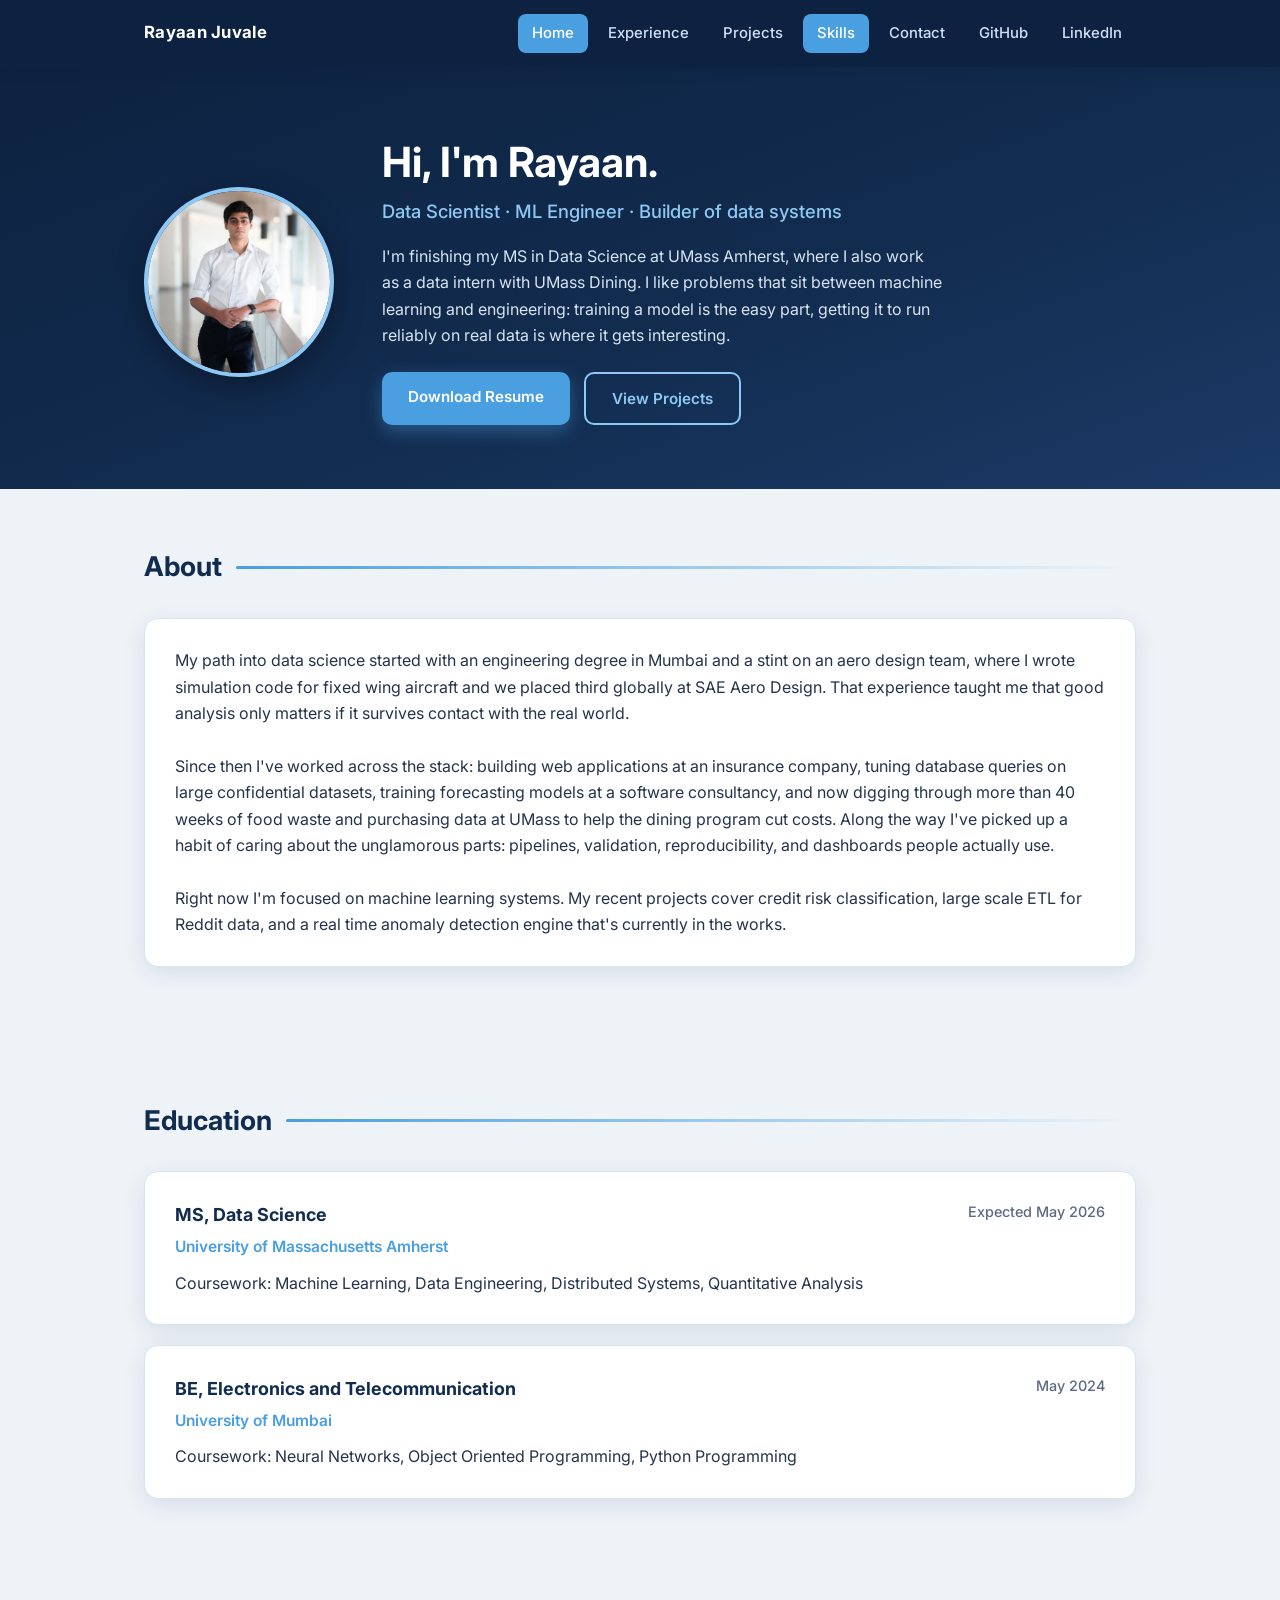
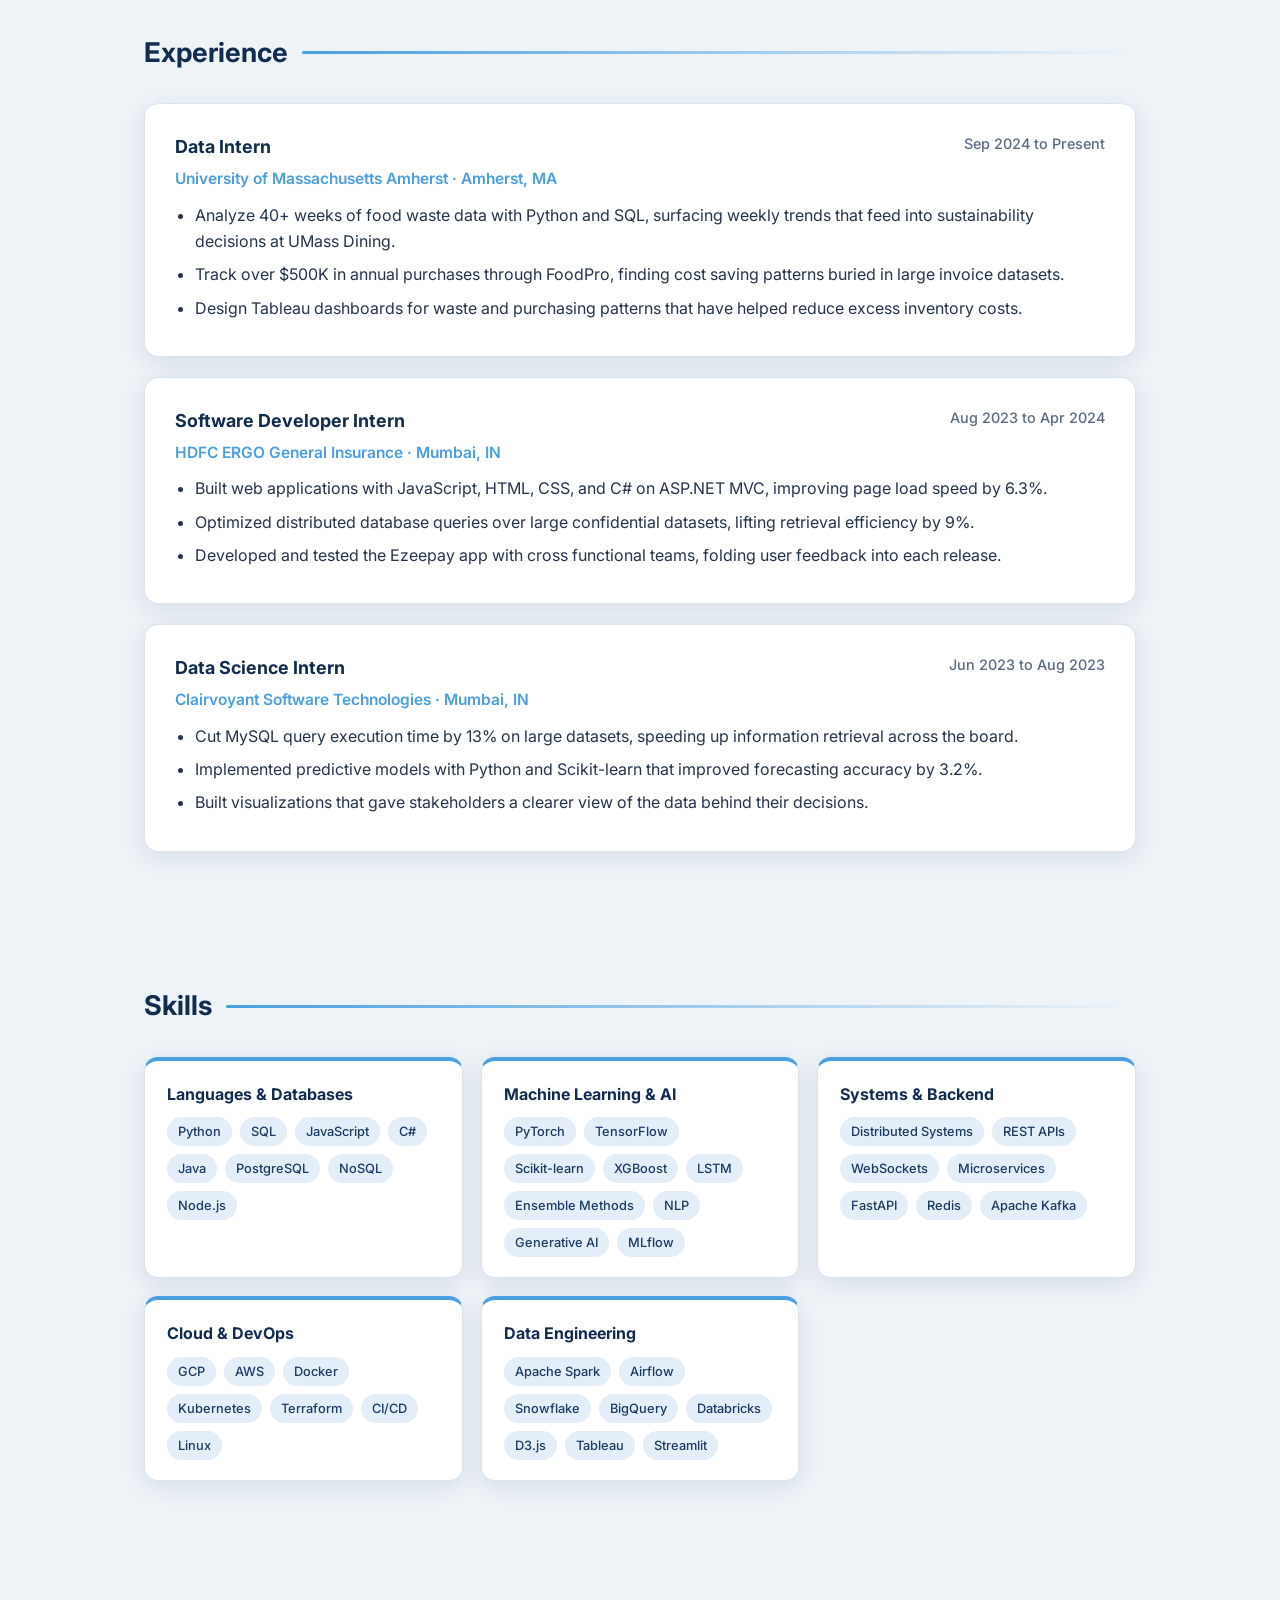
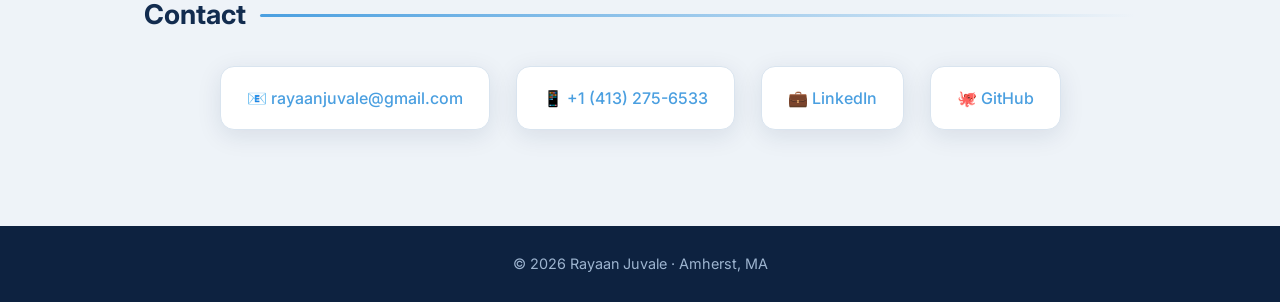
==== commit ed337427: "Add files via upload" ====
--- a/index.html
+++ b/index.html
@@ -170,5 +170,6 @@
     <p>© 2026 Rayaan Juvale · Amherst, MA</p>
   </footer>
 
+  <script src="script.js"></script>
 </body>
 </html>
--- a/styles.css
+++ b/styles.css
@@ -234,6 +234,36 @@
 .page-head h1 { font-size: 2.1rem; margin-bottom: 8px; }
 .page-head p { color: #d7e4f2; max-width: 640px; }
 
+/* Scroll-reactive touches */
+.scroll-progress {
+  position: fixed;
+  top: 0;
+  left: 0;
+  height: 3px;
+  width: 0;
+  background: linear-gradient(90deg, var(--blue), var(--blue-light));
+  z-index: 100;
+  pointer-events: none;
+}
+
+.nav { transition: box-shadow 0.25s ease; }
+.nav.nav-scrolled { box-shadow: 0 4px 18px rgba(13, 34, 64, 0.45); }
+
+.reveal {
+  opacity: 0;
+  transform: translateY(22px);
+  transition: opacity 0.55s ease, transform 0.55s ease;
+}
+.reveal.reveal-visible {
+  opacity: 1;
+  transform: none;
+}
+
+@media (prefers-reduced-motion: reduce) {
+  .reveal { opacity: 1; transform: none; transition: none; }
+  html { scroll-behavior: auto; }
+}
+
 @media (max-width: 700px) {
   .hero { padding: 48px 0 44px; }
   .hero h1 { font-size: 2rem; }
